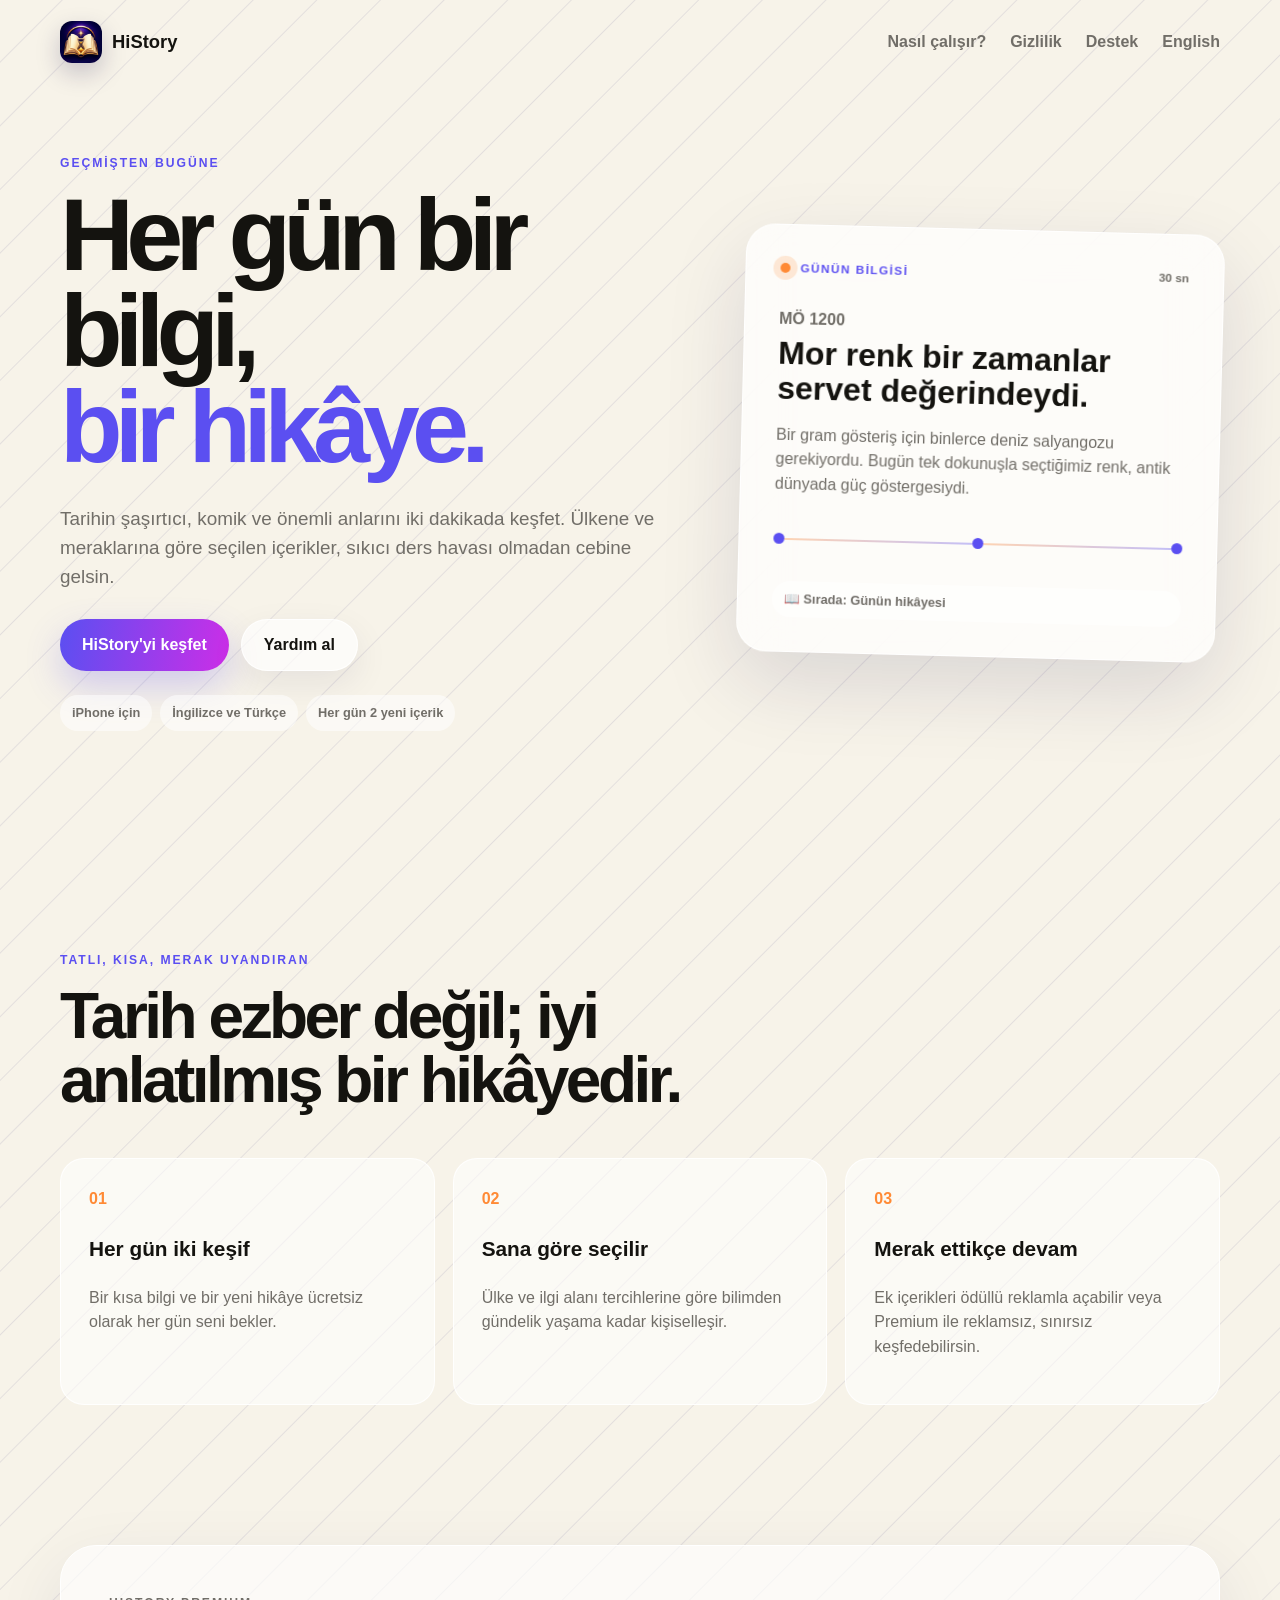
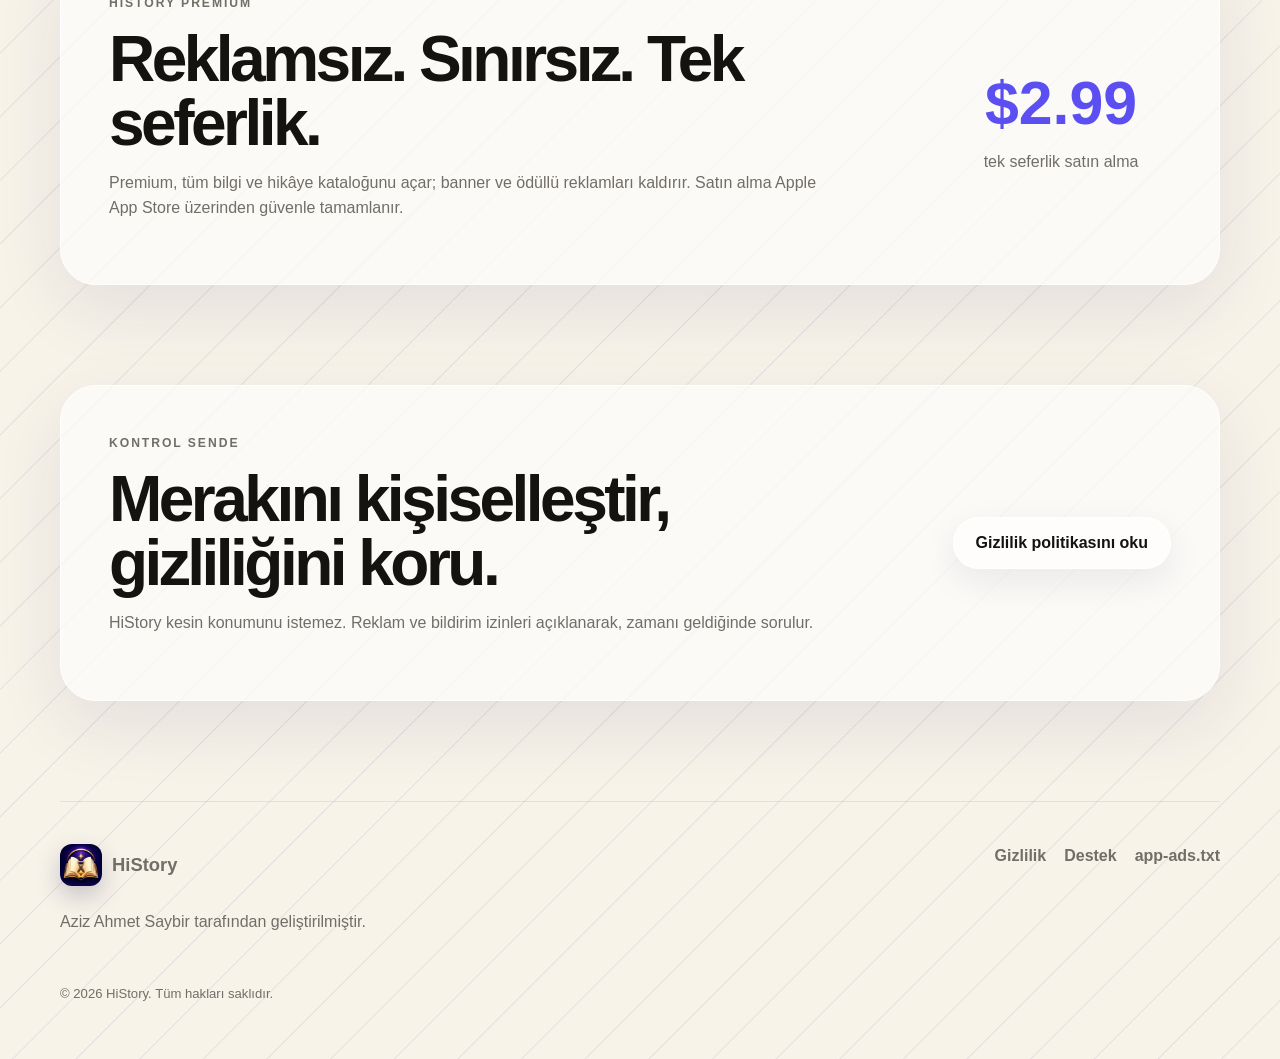
==== tr/index.html @ ad73ead1 "Add bilingual site and HiStory app icon" ====
<!doctype html>
<html lang="tr">
<head>
  <meta charset="utf-8">
  <meta name="viewport" content="width=device-width,initial-scale=1">
  <meta name="description" content="HiStory: Her gün bir bilgi, bir hikâye. Tarihi kısa, tatlı ve eğlenceli keşfet.">
  <meta name="theme-color" content="#f7f3e9">
  <title>HiStory — Her gün bir bilgi, bir hikâye</title>
  <link rel="stylesheet" href="style.css">
</head>
<body>
  <header class="header wrap">
    <a class="brand" href="index.html" aria-label="HiStory ana sayfa"><img class="brand-icon" src="../assets/history-app-icon.png" alt=""><span>HiStory</span></a>
    <nav aria-label="Ana menü"><a href="#nasil">Nasıl çalışır?</a><a href="privacy.html">Gizlilik</a><a href="support.html">Destek</a><a href="../index.html" lang="en">English</a></nav>
  </header>

  <main>
    <section class="hero wrap">
      <div class="hero-copy">
        <p class="eyebrow">GEÇMİŞTEN BUGÜNE</p>
        <h1>Her gün bir bilgi,<br><em>bir hikâye.</em></h1>
        <p class="lead">Tarihin şaşırtıcı, komik ve önemli anlarını iki dakikada keşfet. Ülkene ve meraklarına göre seçilen içerikler, sıkıcı ders havası olmadan cebine gelsin.</p>
        <div class="actions"><a class="button primary" href="#nasil">HiStory'yi keşfet</a><a class="button ghost" href="support.html">Yardım al</a></div>
        <div class="trust"><span>iPhone için</span><span>İngilizce ve Türkçe</span><span>Her gün 2 yeni içerik</span></div>
      </div>

      <div class="daily-card" aria-label="Örnek günlük HiStory kartı">
        <div class="card-top"><span class="dot"></span><span>GÜNÜN BİLGİSİ</span><b>30 sn</b></div>
        <p class="year">MÖ 1200</p>
        <h2>Mor renk bir zamanlar servet değerindeydi.</h2>
        <p>Bir gram gösteriş için binlerce deniz salyangozu gerekiyordu. Bugün tek dokunuşla seçtiğimiz renk, antik dünyada güç göstergesiydi.</p>
        <div class="timeline"><span></span><i></i><span></span><i></i><span></span></div>
        <div class="story-chip">📖 Sırada: Günün hikâyesi</div>
      </div>
    </section>

    <section id="nasil" class="section wrap">
      <div class="section-title"><p class="eyebrow">TATLI, KISA, MERAK UYANDIRAN</p><h2>Tarih ezber değil; iyi anlatılmış bir hikâyedir.</h2></div>
      <div class="grid three">
        <article><span class="number">01</span><h3>Her gün iki keşif</h3><p>Bir kısa bilgi ve bir yeni hikâye ücretsiz olarak her gün seni bekler.</p></article>
        <article><span class="number">02</span><h3>Sana göre seçilir</h3><p>Ülke ve ilgi alanı tercihlerine göre bilimden gündelik yaşama kadar kişiselleşir.</p></article>
        <article><span class="number">03</span><h3>Merak ettikçe devam</h3><p>Ek içerikleri ödüllü reklamla açabilir veya Premium ile reklamsız, sınırsız keşfedebilirsin.</p></article>
      </div>
    </section>

    <section class="split wrap">
      <div><p class="eyebrow">HISTORY PREMIUM</p><h2>Reklamsız. Sınırsız. Tek seferlik.</h2><p>Premium, tüm bilgi ve hikâye kataloğunu açar; banner ve ödüllü reklamları kaldırır. Satın alma Apple App Store üzerinden güvenle tamamlanır.</p></div>
      <div class="price"><strong>$2.99</strong><span>tek seferlik satın alma</span></div>
    </section>

    <section class="privacy-callout wrap">
      <div><p class="eyebrow">KONTROL SENDE</p><h2>Merakını kişiselleştir, gizliliğini koru.</h2><p>HiStory kesin konumunu istemez. Reklam ve bildirim izinleri açıklanarak, zamanı geldiğinde sorulur.</p></div>
      <a class="button ghost" href="privacy.html">Gizlilik politikasını oku</a>
    </section>
  </main>

  <footer class="footer wrap"><div><a class="brand" href="index.html"><img class="brand-icon" src="../assets/history-app-icon.png" alt=""><span>HiStory</span></a><p>Aziz Ahmet Saybir tarafından geliştirilmiştir.</p></div><div class="footer-links"><a href="privacy.html">Gizlilik</a><a href="support.html">Destek</a><a href="app-ads.txt">app-ads.txt</a></div><p>© 2026 HiStory. Tüm hakları saklıdır.</p></footer>
</body>
</html>
---- tr/style.css ----
:root{--paper:#f7f3e9;--ink:#14130f;--muted:#716e68;--line:rgba(55,48,120,.10);--indigo:#5b4ff1;--violet:#8b4ff0;--orange:#ff8a35;--white:rgba(255,255,255,.70);--radius:30px}*{box-sizing:border-box}html{scroll-behavior:smooth}body{margin:0;color:var(--ink);font-family:-apple-system,BlinkMacSystemFont,"SF Pro Display","Segoe UI",sans-serif;background-color:var(--paper);background-image:repeating-linear-gradient(135deg,transparent 0,transparent 43px,var(--line) 44px,transparent 45px);line-height:1.55}a{color:inherit}.wrap{width:min(1160px,calc(100% - 40px));margin:auto}.header{min-height:84px;display:flex;align-items:center;justify-content:space-between;gap:24px}.brand{display:inline-flex;align-items:center;gap:10px;text-decoration:none;font-weight:850;font-size:1.15rem}.brand-icon{width:42px;height:42px;border-radius:12px;box-shadow:0 10px 24px rgba(31,25,80,.22)}.brand-mark{display:grid;place-items:center;width:38px;height:38px;border-radius:13px;color:white;background:linear-gradient(135deg,var(--indigo),var(--violet));box-shadow:0 10px 24px rgba(91,79,241,.22)}nav{display:flex;gap:24px}nav a,.footer-links a{text-decoration:none;color:var(--muted);font-weight:650}nav a:hover,nav a[aria-current=page],.footer-links a:hover{color:var(--indigo)}.hero{min-height:720px;display:grid;grid-template-columns:1.12fr .88fr;align-items:center;gap:72px;padding:70px 0 110px}.eyebrow{font-size:.76rem;font-weight:850;letter-spacing:.16em;color:var(--indigo);margin:0 0 14px}.hero h1,.legal-hero h1{font-size:clamp(3.5rem,8vw,6.7rem);line-height:.94;letter-spacing:-.075em;margin:0}.hero h1 em{font-style:normal;color:var(--indigo)}.lead{font-size:1.18rem;max-width:650px;color:var(--muted);margin:28px 0}.actions{display:flex;gap:12px;flex-wrap:wrap}.button{display:inline-flex;align-items:center;justify-content:center;min-height:52px;padding:0 22px;border-radius:999px;text-decoration:none;font-weight:780}.primary{color:white;background:linear-gradient(100deg,var(--indigo),#cc2ee7);box-shadow:0 15px 35px rgba(91,79,241,.25)}.ghost{background:rgba(255,255,255,.66);border:1px solid rgba(255,255,255,.9);box-shadow:0 12px 35px rgba(31,25,80,.08)}.trust{display:flex;gap:8px;flex-wrap:wrap;margin-top:24px}.trust span,.story-chip{padding:8px 12px;border-radius:999px;background:rgba(255,255,255,.55);color:var(--muted);font-size:.8rem;font-weight:700}.daily-card,.legal-card{background:var(--white);border:1px solid rgba(255,255,255,.92);border-radius:var(--radius);box-shadow:0 30px 80px rgba(32,26,77,.13);backdrop-filter:blur(24px);-webkit-backdrop-filter:blur(24px)}.daily-card{padding:34px;transform:rotate(1.5deg)}.card-top{display:flex;align-items:center;gap:10px;color:var(--indigo);font-size:.74rem;font-weight:850;letter-spacing:.12em}.card-top b{margin-left:auto;color:var(--muted);letter-spacing:0}.dot{width:10px;height:10px;border-radius:50%;background:var(--orange);box-shadow:0 0 0 7px rgba(255,138,53,.18)}.year{color:var(--muted);font-weight:800;margin:30px 0 4px}.daily-card h2{font-size:2rem;line-height:1.1;margin:0}.daily-card>p:not(.year){color:var(--muted)}.timeline{height:32px;display:flex;align-items:center;margin:26px 0}.timeline i{height:2px;flex:1;background:linear-gradient(90deg,var(--orange),var(--indigo));opacity:.35}.timeline span{width:11px;height:11px;border-radius:50%;background:var(--indigo)}.section{padding:110px 0}.section-title{max-width:780px}.section-title h2,.split h2,.privacy-callout h2,.contact-card h2{font-size:clamp(2.2rem,5vw,4rem);line-height:1;letter-spacing:-.055em;margin:0}.grid{display:grid;gap:18px;margin-top:46px}.grid.three{grid-template-columns:repeat(3,1fr)}.grid article{background:rgba(255,255,255,.55);border:1px solid rgba(255,255,255,.9);padding:28px;border-radius:24px}.number{font-weight:900;color:var(--orange)}.grid h3{font-size:1.3rem}.grid p,.split p,.privacy-callout p,.contact-card p{color:var(--muted)}.split,.privacy-callout,.contact-card{margin-top:30px;margin-bottom:100px;padding:48px;border-radius:36px;display:flex;align-items:center;justify-content:space-between;gap:40px;background:rgba(255,255,255,.65);border:1px solid white;box-shadow:0 24px 70px rgba(31,25,80,.09)}.split>div:first-child,.privacy-callout>div,.contact-card>div{max-width:720px}.price{text-align:center;min-width:220px}.price strong{font-size:3.8rem;display:block;color:var(--indigo)}.price span{color:var(--muted)}.footer{padding:42px 0;display:grid;grid-template-columns:1fr auto;gap:20px;border-top:1px solid var(--line);color:var(--muted)}.footer-links{display:flex;gap:18px}.footer>p{grid-column:1/-1;font-size:.82rem}.legal{padding-bottom:80px}.legal-hero{padding:90px 0 55px}.legal-hero h1{font-size:clamp(3rem,7vw,5.5rem)}.legal-hero>p:not(.eyebrow){color:var(--muted)}.legal-card{padding:30px;margin-bottom:16px}.legal-card h2{font-size:1.25rem;margin-top:0}.legal-card p,.legal-card li{color:var(--muted)}.legal-card a{color:var(--indigo)}.support-hero .button{margin-top:18px}.faq-grid{display:grid;grid-template-columns:1fr 1fr;gap:16px}.faq-grid .legal-card{margin:0}.contact-card{margin:70px 0 10px}@media(max-width:820px){.header{align-items:flex-start;padding:20px 0}.header nav{gap:12px;flex-wrap:wrap;justify-content:flex-end}.header nav a{font-size:.82rem}.hero{grid-template-columns:1fr;gap:48px;padding:55px 0 80px}.hero h1{font-size:clamp(3.5rem,15vw,5.5rem)}.daily-card{transform:none}.grid.three,.faq-grid{grid-template-columns:1fr}.split,.privacy-callout,.contact-card{align-items:flex-start;flex-direction:column;padding:30px}.footer{grid-template-columns:1fr}.footer-links{flex-wrap:wrap}.footer>p{grid-column:auto}}
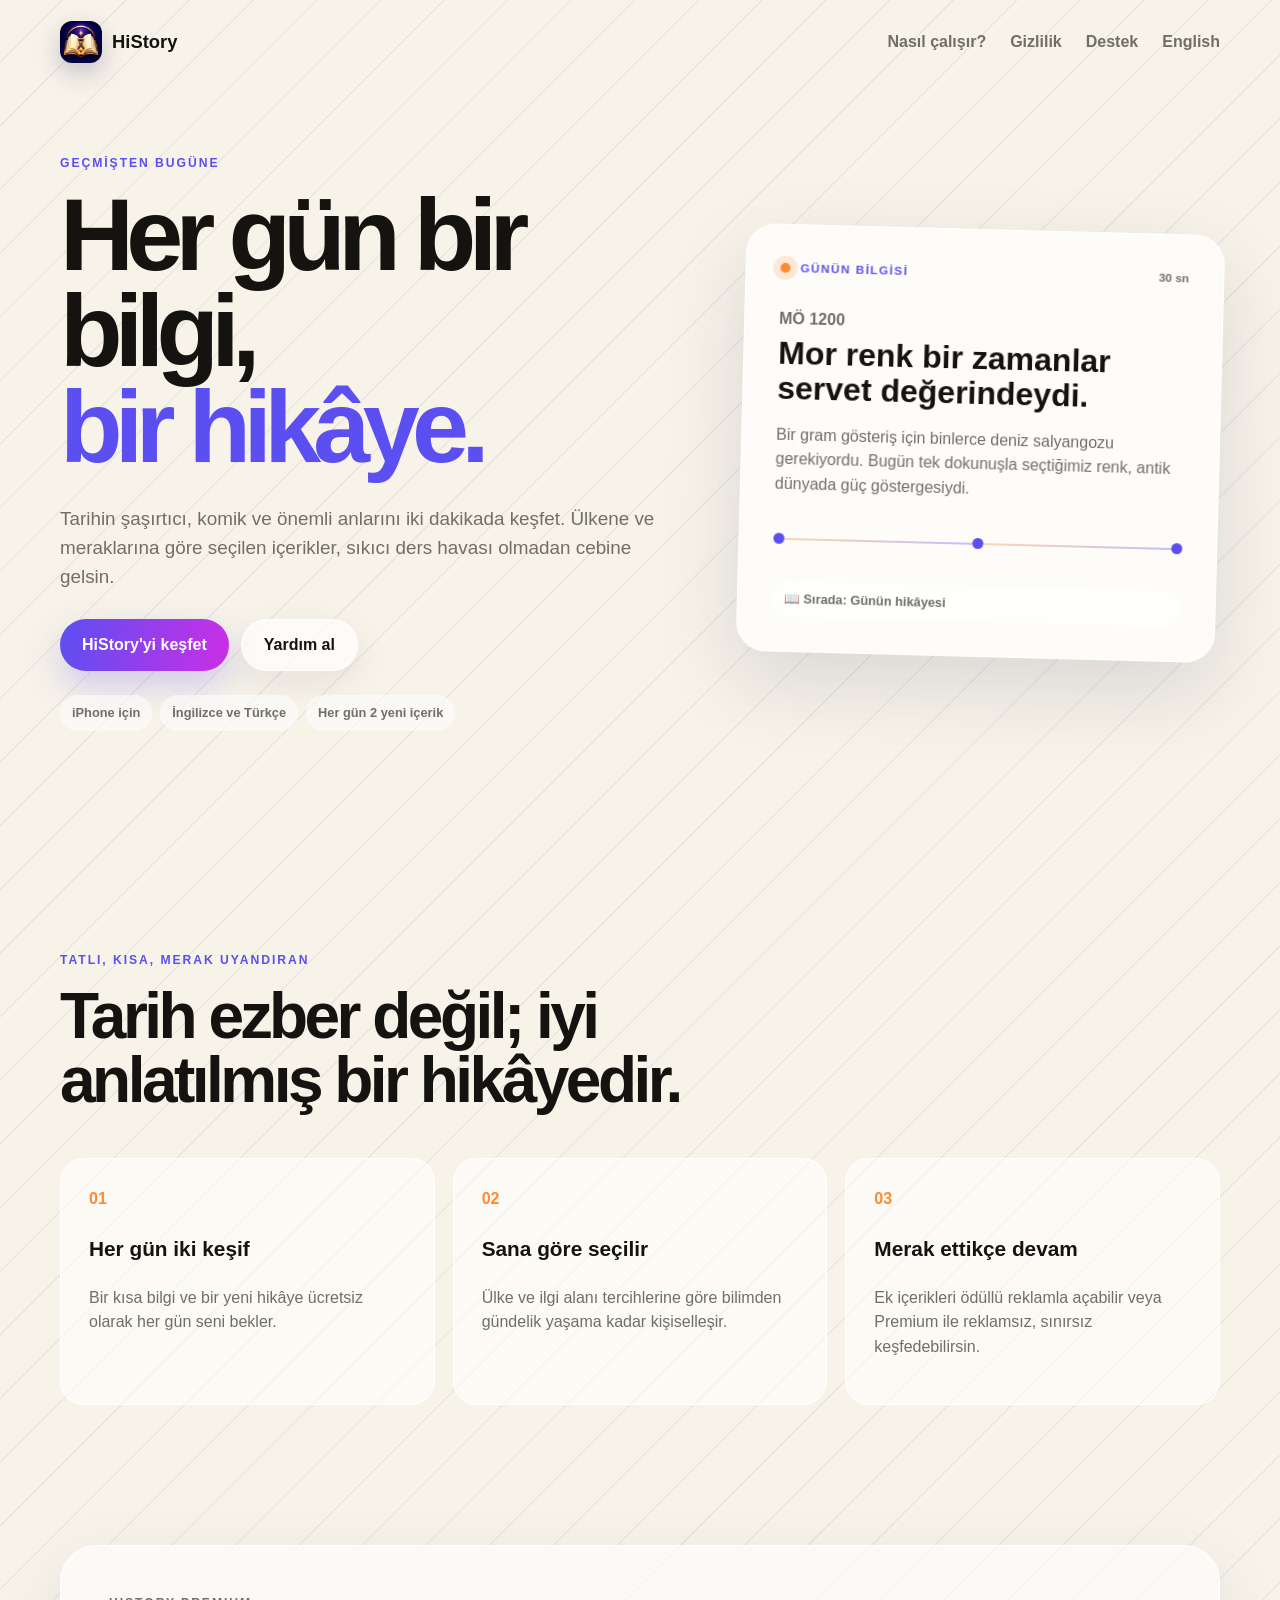
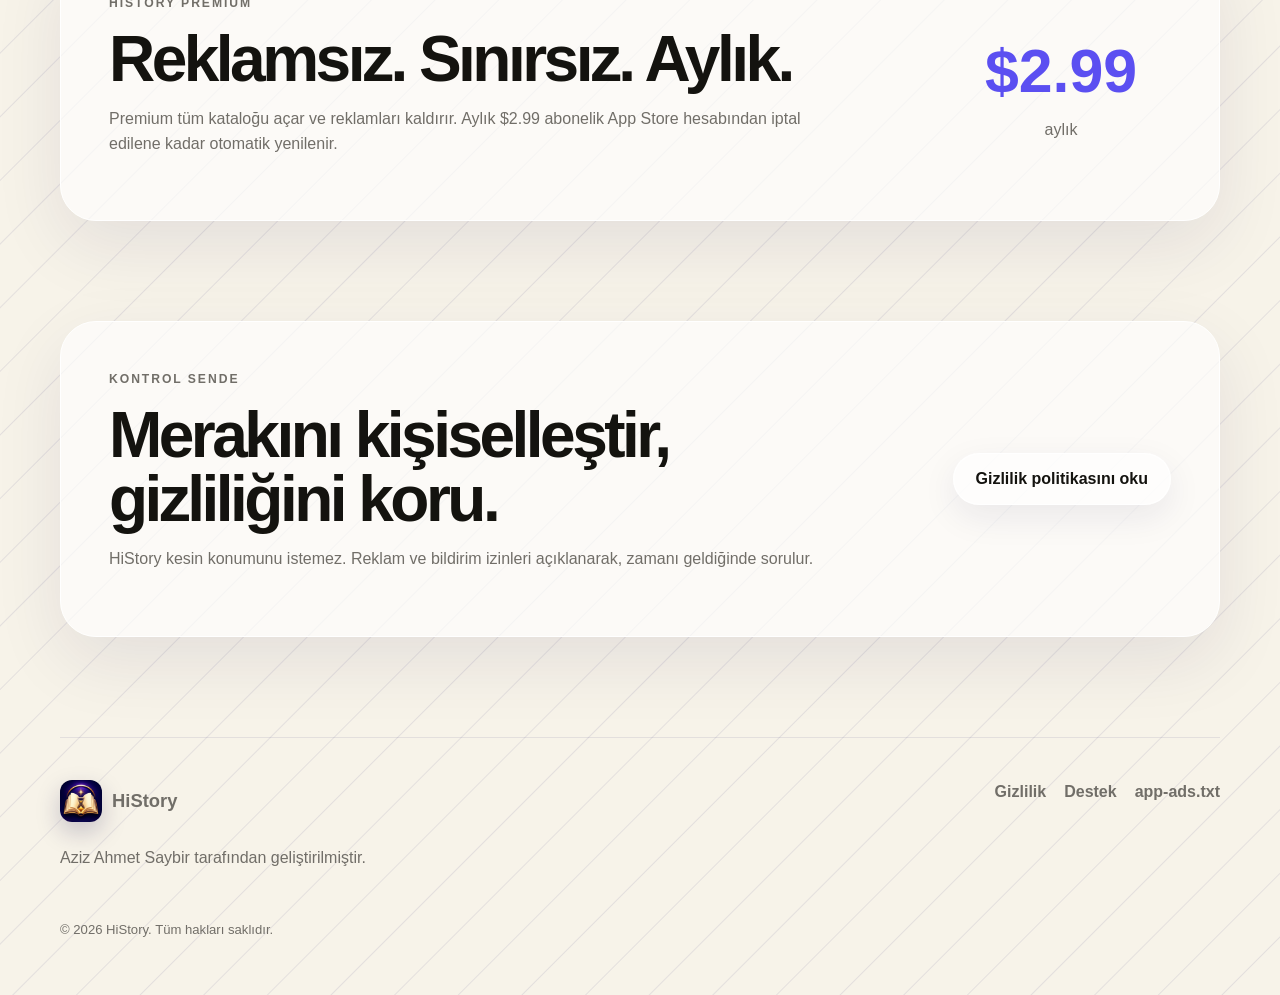
==== commit 56e36224: "Update Premium to monthly subscription" ====
--- a/tr/index.html
+++ b/tr/index.html
@@ -44,8 +44,8 @@
     </section>
 
     <section class="split wrap">
-      <div><p class="eyebrow">HISTORY PREMIUM</p><h2>Reklamsız. Sınırsız. Tek seferlik.</h2><p>Premium, tüm bilgi ve hikâye kataloğunu açar; banner ve ödüllü reklamları kaldırır. Satın alma Apple App Store üzerinden güvenle tamamlanır.</p></div>
-      <div class="price"><strong>$2.99</strong><span>tek seferlik satın alma</span></div>
+      <div><p class="eyebrow">HISTORY PREMIUM</p><h2>Reklamsız. Sınırsız. Aylık.</h2><p>Premium tüm kataloğu açar ve reklamları kaldırır. Aylık $2.99 abonelik App Store hesabından iptal edilene kadar otomatik yenilenir.</p></div>
+      <div class="price"><strong>$2.99</strong><span>aylık</span></div>
     </section>
 
     <section class="privacy-callout wrap">
